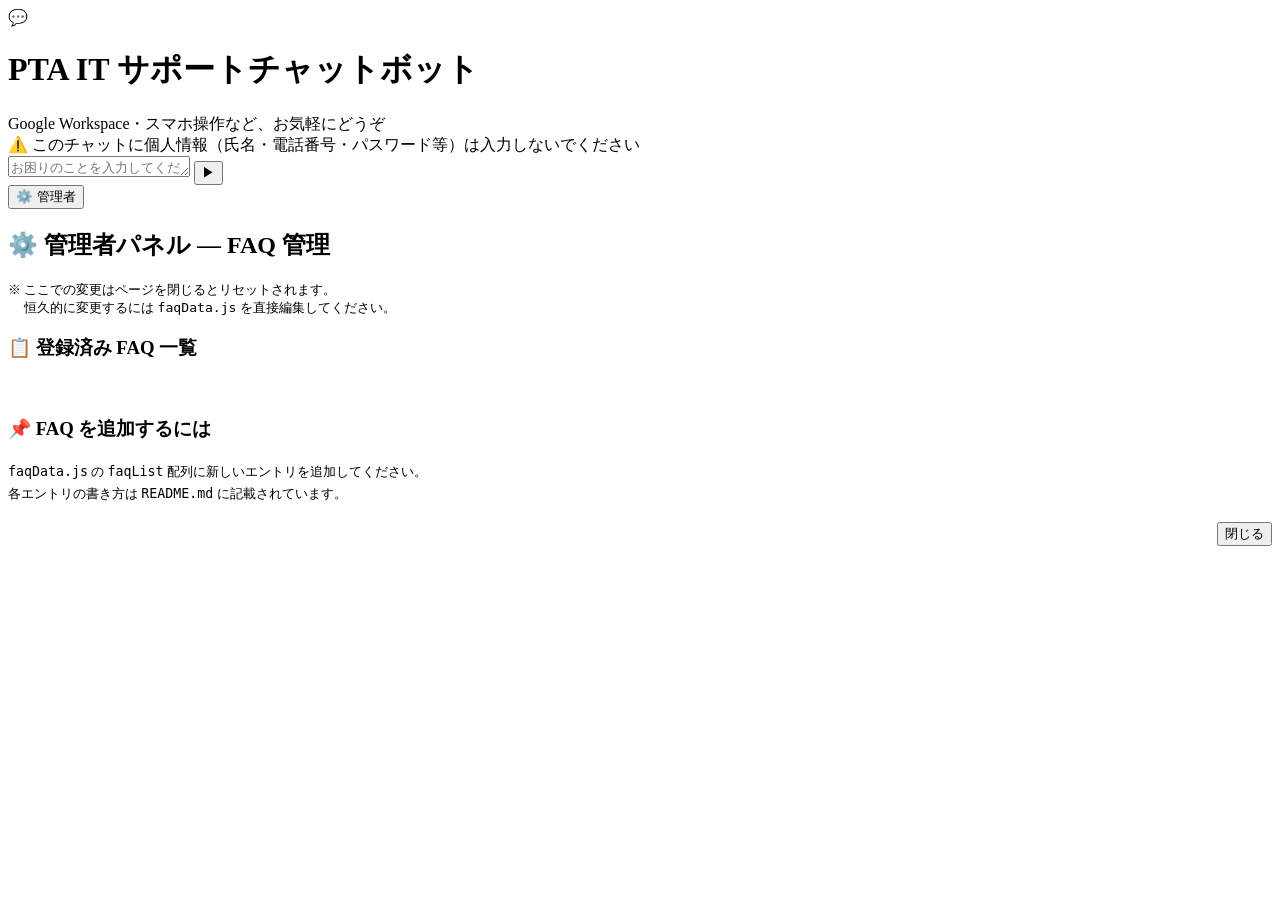
==== index.html @ d6f18785 "Add files via upload" ====
<!DOCTYPE html>
<html lang="ja">
<head>
  <meta charset="UTF-8">
  <meta name="viewport" content="width=device-width, initial-scale=1.0">
  <title>PTA IT サポートチャットボット</title>
  <link rel="stylesheet" href="style.css">
</head>
<body>

<!-- ================================================================
     メインアプリ
     ================================================================ -->
<div class="app-wrapper">

  <!-- ヘッダー -->
  <header class="app-header">
    <div class="header-icon">💬</div>
    <div>
      <h1>PTA IT サポートチャットボット</h1>
      <div class="header-sub">Google Workspace・スマホ操作など、お気軽にどうぞ</div>
    </div>
  </header>

  <!-- 個人情報の注意 -->
  <div class="privacy-note">
    ⚠️ このチャットに個人情報（氏名・電話番号・パスワード等）は入力しないでください
  </div>

  <!-- チャットエリア -->
  <div id="chat-area"></div>

  <!-- 入力欄 -->
  <div class="input-bar">
    <textarea
      id="user-input"
      rows="1"
      placeholder="お困りのことを入力してください（例：PDFにできない）"
    ></textarea>
    <button id="send-btn" title="送信">▶</button>
  </div>

</div><!-- /.app-wrapper -->


<!-- ================================================================
     管理者パネル
     ================================================================ -->
<button id="admin-toggle">⚙️ 管理者</button>

<div id="admin-panel" role="dialog" aria-modal="true" aria-label="管理者パネル">
  <div class="admin-modal">
    <h2>⚙️ 管理者パネル — FAQ 管理</h2>
    <p style="font-size:.82rem;color:var(--gray-600);margin-bottom:12px">
      ※ ここでの変更はページを閉じるとリセットされます。<br>
      　 恒久的に変更するには <code>faqData.js</code> を直接編集してください。
    </p>

    <h3>📋 登録済み FAQ 一覧</h3>
    <div class="admin-faq-list" id="admin-faq-container"></div>

    <!-- 簡易編集フォーム -->
    <div id="admin-edit-form" style="display:none">
      <h3>✏️ FAQ を編集</h3>
      <input type="hidden" id="edit-id">
      <div class="admin-form">
        <label>質問タイトル
          <input type="text" id="edit-title" placeholder="例：GoogleドキュメントをPDFにしたい">
        </label>
        <label>一言まとめ（回答の先頭に表示）
          <textarea id="edit-summary" placeholder="例：大丈夫です！「ファイル」メニューから簡単にPDFに変換できます。"></textarea>
        </label>
        <label>キーワード（カンマ区切り）
          <input type="text" id="edit-keywords" placeholder="例：pdf, 保存, ドキュメント">
        </label>
        <div style="display:flex;gap:8px">
          <button class="admin-save-btn" id="admin-save-btn">保存</button>
          <button class="admin-close-btn" id="admin-cancel-btn">キャンセル</button>
        </div>
      </div>
    </div>

    <div style="margin-top:20px;border-top:1px solid var(--gray-200);padding-top:16px">
      <h3>📌 FAQ を追加するには</h3>
      <p style="font-size:.83rem;color:var(--gray-600);line-height:1.7">
        <code>faqData.js</code> の <code>faqList</code> 配列に新しいエントリを追加してください。<br>
        各エントリの書き方は <code>README.md</code> に記載されています。
      </p>
    </div>

    <div style="text-align:right;margin-top:16px">
      <button class="admin-close-btn" id="admin-close">閉じる</button>
    </div>
  </div>
</div>


<!-- ================================================================
     スクリプト（faqData.js → script.js の順で読む）
     ================================================================ -->
<script src="faqData.js"></script>
<script src="script.js"></script>

</body>
</html>
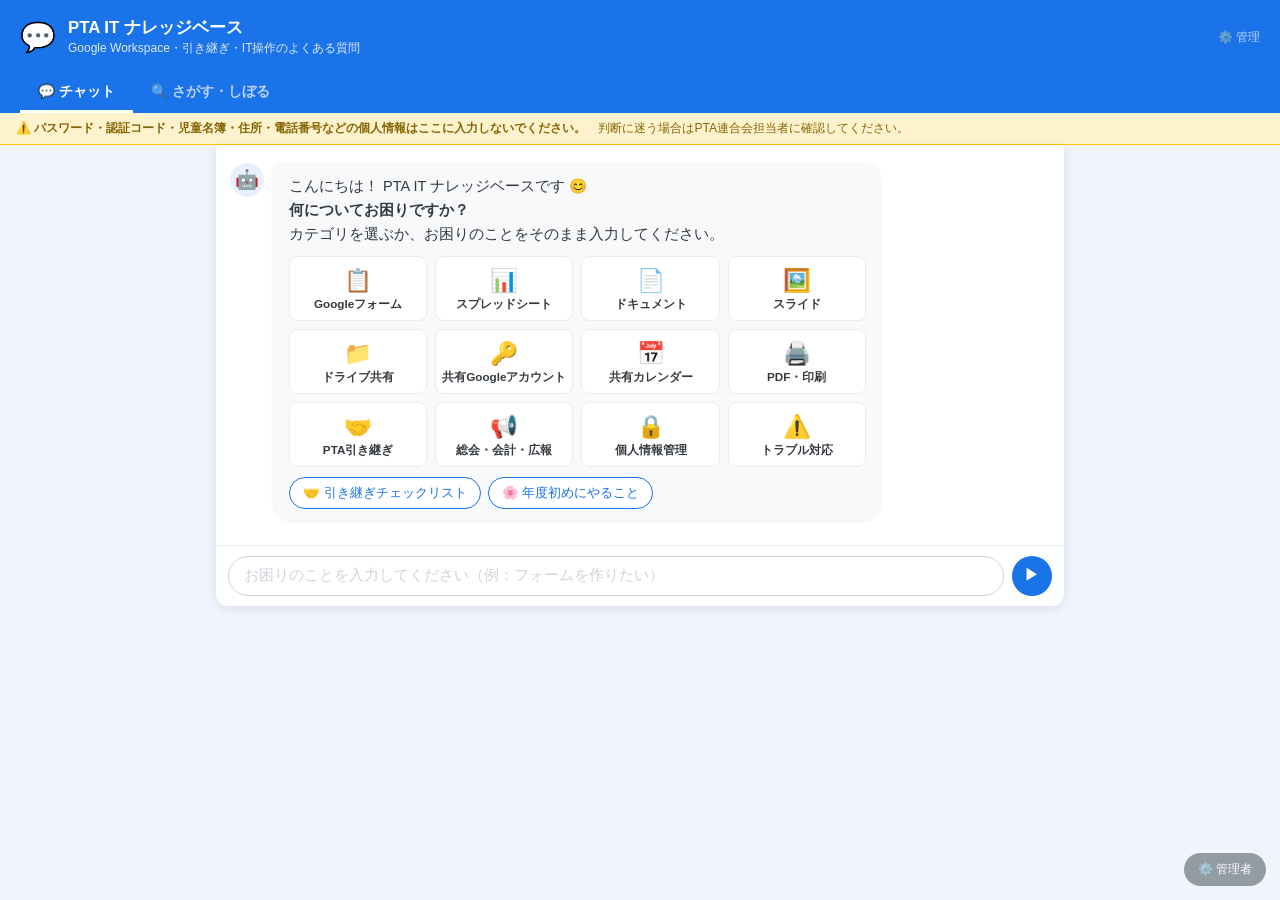
==== commit ec71d664: "Add files via upload" ====
--- a/index.html
+++ b/index.html
@@ -3,103 +3,104 @@
 <head>
   <meta charset="UTF-8">
   <meta name="viewport" content="width=device-width, initial-scale=1.0">
-  <title>PTA IT サポートチャットボット</title>
+  <title>PTA IT ナレッジベース</title>
   <link rel="stylesheet" href="style.css">
 </head>
 <body>
 
-<!-- ================================================================
-     メインアプリ
-     ================================================================ -->
+<!-- ヘッダー -->
+<header class="app-header">
+  <div class="header-top">
+    <div class="header-icon">💬</div>
+    <div>
+      <h1>PTA IT ナレッジベース</h1>
+      <div class="sub">Google Workspace・引き継ぎ・IT操作のよくある質問</div>
+    </div>
+    <a href="admin.html" style="margin-left:auto;color:rgba(255,255,255,.7);font-size:.75rem;text-decoration:none;white-space:nowrap">⚙️ 管理</a>
+  </div>
+  <nav class="mode-tabs">
+    <button class="mode-tab active" onclick="switchMode('chat',this)">💬 チャット</button>
+    <button class="mode-tab" onclick="switchMode('browse',this)">🔍 さがす・しぼる</button>
+  </nav>
+</header>
+
+<!-- 注意バナー -->
+<div class="privacy-banner">
+  <span>⚠️ <strong>パスワード・認証コード・児童名簿・住所・電話番号などの個人情報はここに入力しないでください。</strong>　判断に迷う場合はPTA連合会担当者に確認してください。</span>
+</div>
+
 <div class="app-wrapper">
 
-  <!-- ヘッダー -->
-  <header class="app-header">
-    <div class="header-icon">💬</div>
-    <div>
-      <h1>PTA IT サポートチャットボット</h1>
-      <div class="header-sub">Google Workspace・スマホ操作など、お気軽にどうぞ</div>
+  <!-- ── チャットモード ─────────────────────────── -->
+  <div id="panel-chat" class="mode-panel active">
+    <div class="chat-shell">
+      <div id="chat-area"></div>
+      <div class="input-bar">
+        <textarea id="user-input" rows="1" placeholder="お困りのことを入力してください（例：フォームを作りたい）"></textarea>
+        <button id="send-btn" title="送信">▶</button>
+      </div>
     </div>
-  </header>
-
-  <!-- 個人情報の注意 -->
-  <div class="privacy-note">
-    ⚠️ このチャットに個人情報（氏名・電話番号・パスワード等）は入力しないでください
   </div>
 
-  <!-- チャットエリア -->
-  <div id="chat-area"></div>
+  <!-- ── ブラウズモード ─────────────────────────── -->
+  <div id="panel-browse" class="mode-panel">
+    <div class="browse-shell">
 
-  <!-- 入力欄 -->
-  <div class="input-bar">
-    <textarea
-      id="user-input"
-      rows="1"
-      placeholder="お困りのことを入力してください（例：PDFにできない）"
-    ></textarea>
-    <button id="send-btn" title="送信">▶</button>
+      <!-- 特別ビュー -->
+      <div class="special-view-bar">
+        <button class="sv-btn" onclick="applySpecialView('frequent',this)">⭐ よくある質問</button>
+        <button class="sv-btn" onclick="applySpecialView('handover',this)">🤝 引き継ぎで確認すること</button>
+        <button class="sv-btn" onclick="applySpecialView('yearstart',this)">🌸 年度初めによくある質問</button>
+        <button class="sv-btn" onclick="applySpecialView('privacy',this)">🔒 個人情報注意の項目</button>
+        <button class="sv-btn" onclick="applySpecialView('all',this)">📋 全て表示</button>
+      </div>
+
+      <!-- カテゴリフィルタ -->
+      <div class="cat-filter-bar" id="cat-filter-bar">
+        <button class="cf-btn active" onclick="applyCatFilter('',this)">すべて</button>
+      </div>
+
+      <!-- 検索 -->
+      <div class="browse-search">
+        <input type="text" id="browse-input" placeholder="キーワードで検索（例：PDF、引き継ぎ、フォーム）" oninput="onBrowseSearch(this.value)">
+      </div>
+
+      <div class="results-header" id="results-header">読み込み中...</div>
+      <div class="faq-card-grid" id="faq-card-grid"></div>
+    </div>
   </div>
 
-</div><!-- /.app-wrapper -->
+</div>
 
-
-<!-- ================================================================
-     管理者パネル
-     ================================================================ -->
+<!-- 管理者オーバーレイ（チャット画面から） -->
 <button id="admin-toggle">⚙️ 管理者</button>
-
-<div id="admin-panel" role="dialog" aria-modal="true" aria-label="管理者パネル">
+<div id="admin-overlay" onclick="if(event.target===this)closeAdmin()">
   <div class="admin-modal">
-    <h2>⚙️ 管理者パネル — FAQ 管理</h2>
-    <p style="font-size:.82rem;color:var(--gray-600);margin-bottom:12px">
-      ※ ここでの変更はページを閉じるとリセットされます。<br>
-      　 恒久的に変更するには <code>faqData.js</code> を直接編集してください。
+    <h2>⚙️ FAQ 管理パネル</h2>
+    <p style="font-size:.78rem;color:var(--gray-600);margin-bottom:12px">
+      恒久的な変更は <code>faqData.js</code> を直接編集してください。<br>
+      詳しい管理は <a href="admin.html" target="_blank">管理ページ（admin.html）</a> をご覧ください。
     </p>
-
-    <h3>📋 登録済み FAQ 一覧</h3>
-    <div class="admin-faq-list" id="admin-faq-container"></div>
-
-    <!-- 簡易編集フォーム -->
-    <div id="admin-edit-form" style="display:none">
-      <h3>✏️ FAQ を編集</h3>
+    <div class="admin-faq-list" id="modal-faq-list"></div>
+    <div id="modal-edit-form" style="display:none;margin-top:14px">
       <input type="hidden" id="edit-id">
       <div class="admin-form">
-        <label>質問タイトル
-          <input type="text" id="edit-title" placeholder="例：GoogleドキュメントをPDFにしたい">
-        </label>
-        <label>一言まとめ（回答の先頭に表示）
-          <textarea id="edit-summary" placeholder="例：大丈夫です！「ファイル」メニューから簡単にPDFに変換できます。"></textarea>
-        </label>
-        <label>キーワード（カンマ区切り）
-          <input type="text" id="edit-keywords" placeholder="例：pdf, 保存, ドキュメント">
-        </label>
+        <label>質問タイトル<input type="text" id="edit-title"></label>
+        <label>一言まとめ<textarea id="edit-summary"></textarea></label>
+        <label>キーワード（カンマ区切り）<input type="text" id="edit-keywords"></label>
         <div style="display:flex;gap:8px">
-          <button class="admin-save-btn" id="admin-save-btn">保存</button>
-          <button class="admin-close-btn" id="admin-cancel-btn">キャンセル</button>
+          <button class="admin-save-btn" onclick="saveEdit()">保存</button>
+          <button class="admin-close-btn" onclick="document.getElementById('modal-edit-form').style.display='none'">キャンセル</button>
         </div>
       </div>
     </div>
-
-    <div style="margin-top:20px;border-top:1px solid var(--gray-200);padding-top:16px">
-      <h3>📌 FAQ を追加するには</h3>
-      <p style="font-size:.83rem;color:var(--gray-600);line-height:1.7">
-        <code>faqData.js</code> の <code>faqList</code> 配列に新しいエントリを追加してください。<br>
-        各エントリの書き方は <code>README.md</code> に記載されています。
-      </p>
-    </div>
-
     <div style="text-align:right;margin-top:16px">
-      <button class="admin-close-btn" id="admin-close">閉じる</button>
+      <button class="admin-close-btn" onclick="closeAdmin()">閉じる</button>
     </div>
   </div>
 </div>
 
-
-<!-- ================================================================
-     スクリプト（faqData.js → script.js の順で読む）
-     ================================================================ -->
 <script src="faqData.js"></script>
 <script src="script.js"></script>
-
 </body>
 </html>
--- a/style.css
+++ b/style.css
@@ -0,0 +1,332 @@
+/* ============================================================
+   style.css — PTA ナレッジベース 統合スタイル
+   ============================================================ */
+*, *::before, *::after { box-sizing: border-box; margin: 0; padding: 0; }
+
+:root {
+  --primary:    #1a73e8;
+  --primary-dk: #1557b0;
+  --primary-lt: #e8f0fe;
+  --accent:     #34a853;
+  --warn-bg:    #fff8e1; --warn-bd: #f9a825; --warn-text: #795548;
+  --alert-bg:   #fce4ec; --alert-bd: #e53935; --alert-text: #b71c1c;
+  --ok-bg:      #e8f5e9; --ok-bd:   #43a047; --ok-text:   #1b5e20;
+  --gray-50:  #fafafa; --gray-100: #f8f9fa; --gray-200: #e9ecef;
+  --gray-400: #ced4da; --gray-600: #6c757d; --gray-800: #343a40;
+  --radius: 12px; --radius-sm: 8px;
+  --shadow:    0 2px 12px rgba(0,0,0,.10);
+  --shadow-lg: 0 4px 24px rgba(0,0,0,.15);
+  --font: 'Hiragino Sans','Noto Sans JP','Meiryo',sans-serif;
+  --badge-frequent:  #e8f0fe; --badge-frequent-text:  #1a73e8;
+  --badge-handover:  #fce4ec; --badge-handover-text:  #c62828;
+  --badge-privacy:   #fff3e0; --badge-privacy-text:   #e65100;
+  --badge-yearstart: #e8f5e9; --badge-yearstart-text: #2e7d32;
+  --badge-high:      #fde8e8; --badge-high-text:      #c62828;
+}
+
+body { font-family: var(--font); background: #f0f4ff; min-height: 100vh;
+       color: var(--gray-800); font-size: 15px; line-height: 1.65; }
+
+/* ── ヘッダー ─────────────────────────────────────────────── */
+.app-header {
+  background: var(--primary); color: #fff;
+  padding: 14px 20px 0; display: flex; flex-direction: column;
+  box-shadow: var(--shadow);
+}
+.header-top { display: flex; align-items: center; gap: 12px; padding-bottom: 12px; }
+.header-top h1 { font-size: 1.05rem; font-weight: 700; line-height: 1.3; }
+.header-top .sub { font-size: .75rem; opacity: .85; }
+.header-icon { font-size: 1.8rem; }
+
+/* ── モード切替タブ ────────────────────────────────────────── */
+.mode-tabs { display: flex; gap: 0; }
+.mode-tab {
+  padding: 9px 18px; font-size: .85rem; font-weight: 600;
+  background: transparent; border: none; color: rgba(255,255,255,.7);
+  cursor: pointer; border-bottom: 3px solid transparent;
+  font-family: var(--font); transition: color .15s, border-color .15s;
+}
+.mode-tab.active { color: #fff; border-bottom-color: #fff; }
+.mode-tab:hover { color: #fff; }
+
+/* ── 注意バナー ───────────────────────────────────────────── */
+.privacy-banner {
+  background: #fff3cd; border-bottom: 1px solid #ffc107;
+  padding: 7px 16px; font-size: .76rem; color: #856404;
+  display: flex; align-items: center; gap: 6px; line-height: 1.4;
+}
+.privacy-banner span { flex: 1; }
+
+/* ── メインラッパー ───────────────────────────────────────── */
+.app-wrapper { max-width: 860px; margin: 0 auto; padding: 0 6px 80px; }
+
+/* ── モードパネル ─────────────────────────────────────────── */
+.mode-panel { display: none; }
+.mode-panel.active { display: block; }
+
+/* ════════════════════════════════════════════════════════════
+   チャットモード
+   ════════════════════════════════════════════════════════════ */
+.chat-shell {
+  background: #fff; border-radius: 0 0 var(--radius) var(--radius);
+  display: flex; flex-direction: column; box-shadow: var(--shadow);
+}
+#chat-area {
+  min-height: 400px; max-height: 62vh;
+  overflow-y: auto; padding: 18px 14px;
+  display: flex; flex-direction: column; gap: 14px;
+  scroll-behavior: smooth;
+}
+.msg { display: flex; gap: 10px; animation: fadeUp .22s ease both; }
+@keyframes fadeUp { from { opacity:0; transform:translateY(8px); } to { opacity:1; transform:translateY(0); } }
+.msg.bot  { align-items: flex-start; }
+.msg.user { align-items: flex-start; flex-direction: row-reverse; }
+.msg-avatar {
+  width: 34px; height: 34px; border-radius: 50%; flex-shrink: 0;
+  display: flex; align-items: center; justify-content: center;
+  font-size: 1.2rem; background: var(--primary-lt);
+}
+.msg.user .msg-avatar { background: var(--gray-200); }
+.msg-body { max-width: 88%; }
+.bubble {
+  padding: 11px 15px; border-radius: 18px; font-size: .91rem;
+  line-height: 1.65; box-shadow: 0 1px 4px rgba(0,0,0,.07);
+}
+.msg.bot  .bubble { background: var(--gray-100); border-top-left-radius: 4px; }
+.msg.user .bubble { background: var(--primary); color: #fff; border-top-right-radius: 4px; }
+
+/* 入力欄 */
+.input-bar {
+  border-top: 1.5px solid var(--gray-200); padding: 10px 12px;
+  display: flex; gap: 8px; align-items: flex-end;
+}
+#user-input {
+  flex: 1; resize: none; border: 1.5px solid var(--gray-400);
+  border-radius: 20px; padding: 8px 15px; font-size: .91rem;
+  font-family: var(--font); line-height: 1.5; max-height: 100px; outline: none;
+  transition: border-color .15s;
+}
+#user-input:focus { border-color: var(--primary); }
+#user-input::placeholder { color: var(--gray-400); }
+#send-btn {
+  width: 40px; height: 40px; border-radius: 50%;
+  background: var(--primary); color: #fff; border: none;
+  font-size: 1rem; cursor: pointer; flex-shrink: 0;
+  display: flex; align-items: center; justify-content: center;
+  transition: background .15s, transform .1s;
+}
+#send-btn:hover { background: var(--primary-dk); transform: scale(1.05); }
+
+/* 選択肢 */
+.choice-group { display: flex; flex-wrap: wrap; gap: 7px; margin-top: 10px; }
+.choice-btn {
+  background: #fff; border: 1.5px solid var(--primary); color: var(--primary);
+  border-radius: 20px; padding: 6px 13px; font-size: .83rem; cursor: pointer;
+  transition: background .15s, transform .1s; font-family: var(--font); line-height: 1.4;
+}
+.choice-btn:hover  { background: var(--primary-lt); transform: translateY(-1px); }
+.choice-btn.disabled { opacity: .45; pointer-events: none; }
+
+/* カテゴリグリッド */
+.category-grid { display: grid; grid-template-columns: repeat(4,1fr); gap: 8px; margin-top: 10px; }
+.cat-btn {
+  background: #fff; border: 1.5px solid var(--gray-200); border-radius: var(--radius-sm);
+  padding: 10px 6px 8px; cursor: pointer; text-align: center;
+  transition: border-color .15s, box-shadow .15s, transform .1s; font-family: var(--font);
+}
+.cat-btn:hover { border-color: var(--primary); box-shadow: var(--shadow); transform: translateY(-2px); }
+.cat-btn .cat-icon  { font-size: 1.4rem; display: block; margin-bottom: 3px; }
+.cat-btn .cat-label { font-size: .73rem; font-weight: 600; color: var(--gray-800); display: block; }
+
+/* FAQ一覧 */
+.faq-list { display: flex; flex-direction: column; gap: 6px; margin-top: 8px; }
+.faq-item {
+  background: #fff; border: 1.5px solid var(--gray-200); border-radius: 9px;
+  padding: 9px 13px; cursor: pointer; font-size: .86rem;
+  transition: border-color .15s, background .15s;
+  text-align: left; font-family: var(--font);
+  display: flex; align-items: center; gap: 7px;
+}
+.faq-item:hover { border-color: var(--primary); background: var(--primary-lt); }
+.faq-item::before { content: "Q"; font-weight: 700; color: var(--primary); flex-shrink: 0; }
+.faq-item.disabled { opacity: .45; pointer-events: none; }
+
+/* 回答カード */
+.answer-card { background: #fff; border-radius: var(--radius); border: 1.5px solid var(--gray-200); overflow: hidden; box-shadow: var(--shadow); }
+.answer-summary { background: var(--primary); color: #fff; padding: 12px 15px; font-size: .91rem; font-weight: 600; line-height: 1.5; }
+.answer-meta { padding: 8px 15px 0; display: flex; flex-wrap: wrap; gap: 5px; }
+
+/* ステップタブ */
+.steps-tab-bar { display: flex; border-bottom: 1.5px solid var(--gray-200); }
+.tab-btn {
+  flex: 1; padding: 8px; font-size: .81rem; font-weight: 600;
+  background: none; border: none; cursor: pointer; color: var(--gray-600);
+  font-family: var(--font); border-bottom: 2.5px solid transparent; margin-bottom: -1.5px;
+  transition: color .15s, background .15s;
+}
+.tab-btn.active { color: var(--primary); border-bottom-color: var(--primary); background: var(--primary-lt); }
+.steps-panel { padding: 13px 15px; display: none; }
+.steps-panel.active { display: block; }
+.step-list { list-style: none; display: flex; flex-direction: column; gap: 9px; }
+.step-item { display: flex; gap: 11px; align-items: flex-start; opacity: 0; transform: translateX(-6px); animation: stepIn .18s ease forwards; }
+@keyframes stepIn { to { opacity:1; transform:translateX(0); } }
+.step-num { width: 24px; height: 24px; border-radius: 50%; background: var(--primary); color: #fff; font-size: .74rem; font-weight: 700; display: flex; align-items: center; justify-content: center; flex-shrink: 0; margin-top: 1px; }
+.step-text { font-size: .86rem; line-height: 1.6; }
+
+/* ボックス */
+.box { border-radius: 7px; padding: 10px 13px; font-size: .83rem; margin: 8px 0 0; line-height: 1.6; }
+.box-caution { background: var(--warn-bg); border-left: 4px solid var(--warn-bd); color: var(--warn-text); }
+.box-caution::before { content: "⚠️  "; }
+.box-warning { background: var(--alert-bg); border-left: 4px solid var(--alert-bd); color: var(--alert-text); }
+.box-warning::before { content: "🔴  "; }
+.box-ok { background: var(--ok-bg); border-left: 4px solid var(--ok-bd); color: var(--ok-text); font-weight: 600; }
+.box-ok::before { content: "✅  "; }
+.box-next { background: var(--gray-100); border-left: 4px solid var(--gray-400); color: var(--gray-600); }
+.box-next::before { content: "🔍  "; }
+.boxes-wrap { padding: 0 15px 4px; }
+.mistakes { margin-top: 8px; }
+.mistakes-title { font-size: .78rem; font-weight: 700; color: var(--gray-600); margin-bottom: 5px; }
+.mistakes ul { padding-left: 17px; font-size: .82rem; color: var(--gray-600); }
+.mistakes ul li { margin-bottom: 3px; }
+
+/* タイピング */
+.typing-indicator { display: flex; gap: 5px; padding: 7px 3px; align-items: center; }
+.typing-indicator span { width: 7px; height: 7px; border-radius: 50%; background: var(--gray-400); animation: bounce 1.2s infinite; }
+.typing-indicator span:nth-child(2) { animation-delay: .2s; }
+.typing-indicator span:nth-child(3) { animation-delay: .4s; }
+@keyframes bounce { 0%,60%,100% { transform:translateY(0); } 30% { transform:translateY(-5px); } }
+
+/* ════════════════════════════════════════════════════════════
+   バッジ / ラベル
+   ════════════════════════════════════════════════════════════ */
+.badge {
+  display: inline-flex; align-items: center; gap: 3px;
+  border-radius: 20px; padding: 2px 8px; font-size: .70rem; font-weight: 700;
+  white-space: nowrap;
+}
+.badge-frequent  { background: var(--badge-frequent);  color: var(--badge-frequent-text); }
+.badge-handover  { background: var(--badge-handover);  color: var(--badge-handover-text); }
+.badge-privacy   { background: var(--badge-privacy);   color: var(--badge-privacy-text); }
+.badge-yearstart { background: var(--badge-yearstart); color: var(--badge-yearstart-text); }
+.badge-high      { background: var(--badge-high);      color: var(--badge-high-text); }
+.badge-private   { background: var(--gray-200);        color: var(--gray-600); }
+
+/* ════════════════════════════════════════════════════════════
+   ブラウズモード
+   ════════════════════════════════════════════════════════════ */
+.browse-shell { background: #fff; border-radius: 0 0 var(--radius) var(--radius); padding: 16px; box-shadow: var(--shadow); }
+
+/* 特別ビューボタン */
+.special-view-bar { display: flex; flex-wrap: wrap; gap: 7px; margin-bottom: 14px; padding-bottom: 12px; border-bottom: 1px solid var(--gray-200); }
+.sv-btn {
+  background: var(--gray-100); border: 1.5px solid var(--gray-200); border-radius: 20px;
+  padding: 7px 14px; font-size: .82rem; font-weight: 600; cursor: pointer;
+  font-family: var(--font); transition: all .15s; display: flex; align-items: center; gap: 5px;
+}
+.sv-btn:hover, .sv-btn.active { background: var(--primary-lt); border-color: var(--primary); color: var(--primary); }
+
+/* カテゴリフィルタ */
+.cat-filter-bar { display: flex; flex-wrap: wrap; gap: 6px; margin-bottom: 12px; }
+.cf-btn {
+  background: var(--gray-100); border: 1.5px solid var(--gray-200); border-radius: 20px;
+  padding: 5px 11px; font-size: .78rem; cursor: pointer; font-family: var(--font); transition: all .15s;
+}
+.cf-btn:hover, .cf-btn.active { background: var(--primary); border-color: var(--primary); color: #fff; }
+
+/* 検索バー */
+.browse-search { display: flex; gap: 8px; margin-bottom: 14px; }
+.browse-search input {
+  flex: 1; border: 1.5px solid var(--gray-400); border-radius: 20px;
+  padding: 8px 15px; font-size: .88rem; font-family: var(--font); outline: none;
+}
+.browse-search input:focus { border-color: var(--primary); }
+.browse-search-btn {
+  background: var(--primary); color: #fff; border: none; border-radius: 20px;
+  padding: 8px 16px; font-size: .84rem; cursor: pointer; font-family: var(--font);
+}
+
+/* 結果ヘッダー */
+.results-header { font-size: .8rem; color: var(--gray-600); margin-bottom: 10px; padding-bottom: 6px; border-bottom: 1px solid var(--gray-200); }
+
+/* FAQカードグリッド */
+.faq-card-grid { display: flex; flex-direction: column; gap: 8px; }
+.faq-card {
+  border: 1.5px solid var(--gray-200); border-radius: var(--radius-sm); padding: 13px 15px;
+  cursor: pointer; transition: border-color .15s, box-shadow .15s;
+  background: #fff;
+}
+.faq-card:hover { border-color: var(--primary); box-shadow: var(--shadow); }
+.faq-card-header { display: flex; align-items: flex-start; gap: 10px; }
+.faq-card-cat { font-size: .72rem; font-weight: 700; color: var(--gray-600); white-space: nowrap; }
+.faq-card-title { font-size: .9rem; font-weight: 600; flex: 1; line-height: 1.4; }
+.faq-card-badges { display: flex; flex-wrap: wrap; gap: 4px; margin-top: 6px; }
+.faq-card-summary { font-size: .82rem; color: var(--gray-600); margin-top: 5px; line-height: 1.5; }
+.faq-card-expand { display: none; margin-top: 12px; padding-top: 12px; border-top: 1px solid var(--gray-200); }
+.faq-card-expand.open { display: block; }
+.faq-card .toggle-icon { font-size: .75rem; color: var(--gray-400); flex-shrink: 0; margin-top: 3px; transition: transform .2s; }
+.faq-card.expanded .toggle-icon { transform: rotate(180deg); }
+
+/* ════════════════════════════════════════════════════════════
+   管理画面（admin.html）
+   ════════════════════════════════════════════════════════════ */
+.admin-page { max-width: 1000px; margin: 0 auto; padding: 20px 12px 60px; }
+.admin-header { background: var(--gray-800); color: #fff; padding: 16px 20px; border-radius: var(--radius) var(--radius) 0 0; display: flex; align-items: center; justify-content: space-between; }
+.admin-header h1 { font-size: 1rem; font-weight: 700; }
+.admin-header a { color: rgba(255,255,255,.8); font-size: .8rem; text-decoration: none; }
+.admin-header a:hover { color: #fff; }
+
+.admin-toolbar { background: #fff; padding: 12px 16px; border: 1px solid var(--gray-200); display: flex; flex-wrap: wrap; gap: 8px; align-items: center; }
+.admin-filter-select { border: 1.5px solid var(--gray-400); border-radius: 8px; padding: 6px 10px; font-size: .83rem; font-family: var(--font); outline: none; }
+.admin-search-input { flex: 1; min-width: 160px; border: 1.5px solid var(--gray-400); border-radius: 8px; padding: 6px 12px; font-size: .83rem; font-family: var(--font); outline: none; }
+.admin-count { font-size: .78rem; color: var(--gray-600); margin-left: auto; }
+
+.admin-table { width: 100%; background: #fff; border-collapse: collapse; font-size: .82rem; }
+.admin-table th { background: var(--gray-100); padding: 8px 12px; text-align: left; font-weight: 700; border-bottom: 2px solid var(--gray-200); white-space: nowrap; }
+.admin-table td { padding: 9px 12px; border-bottom: 1px solid var(--gray-200); vertical-align: top; }
+.admin-table tr:hover td { background: var(--gray-50); }
+.admin-table .td-id { font-size: .72rem; color: var(--gray-600); font-family: monospace; }
+.admin-table .td-title { font-weight: 600; }
+.admin-table .td-badges { display: flex; flex-wrap: wrap; gap: 3px; }
+
+.importance-dot { display: inline-block; width: 8px; height: 8px; border-radius: 50%; margin-right: 4px; }
+.imp-high   { background: #e53935; }
+.imp-medium { background: #fb8c00; }
+.imp-low    { background: #43a047; }
+
+/* テンプレートセクション */
+.template-section { background: #fff; border: 1.5px solid var(--gray-200); border-radius: var(--radius-sm); padding: 16px; margin-top: 16px; }
+.template-section h3 { font-size: .9rem; margin-bottom: 10px; color: var(--gray-800); }
+.template-section pre { background: var(--gray-100); border-radius: 7px; padding: 14px; font-size: .75rem; overflow-x: auto; line-height: 1.7; color: var(--gray-800); white-space: pre-wrap; word-break: break-all; }
+.copy-btn { background: var(--primary); color: #fff; border: none; border-radius: 7px; padding: 7px 16px; font-size: .82rem; cursor: pointer; font-family: var(--font); margin-top: 8px; transition: background .15s; }
+.copy-btn:hover { background: var(--primary-dk); }
+.copy-btn.copied { background: var(--accent); }
+
+/* ── 管理者パネル（オーバーレイ）────────────────────────────── */
+#admin-toggle { position: fixed; bottom: 14px; right: 14px; background: var(--gray-600); color: #fff; border: none; border-radius: 20px; padding: 8px 14px; font-size: .75rem; cursor: pointer; font-family: var(--font); opacity: .7; transition: opacity .15s; z-index: 50; }
+#admin-toggle:hover { opacity: 1; }
+#admin-overlay { display: none; position: fixed; inset: 0; background: rgba(0,0,0,.45); z-index: 100; align-items: center; justify-content: center; }
+#admin-overlay.open { display: flex; }
+.admin-modal { background: #fff; border-radius: var(--radius); width: min(680px,95vw); max-height: 88vh; overflow-y: auto; padding: 22px; box-shadow: var(--shadow-lg); }
+.admin-modal h2 { font-size: 1rem; margin-bottom: 14px; color: var(--primary); }
+.admin-faq-list { display: flex; flex-direction: column; gap: 6px; max-height: 300px; overflow-y: auto; }
+.admin-faq-row { display: flex; align-items: center; gap: 8px; border: 1px solid var(--gray-200); border-radius: 8px; padding: 7px 11px; font-size: .83rem; }
+.admin-faq-row .faq-cat { font-size: .7rem; background: var(--primary-lt); color: var(--primary); border-radius: 10px; padding: 2px 7px; white-space: nowrap; }
+.admin-faq-row .faq-title { flex: 1; }
+.admin-edit-btn { border: none; border-radius: 6px; padding: 3px 9px; cursor: pointer; font-size: .75rem; font-family: var(--font); background: var(--primary-lt); color: var(--primary); }
+.admin-form { display: flex; flex-direction: column; gap: 9px; margin-top: 10px; }
+.admin-form label { font-size: .81rem; font-weight: 600; }
+.admin-form input, .admin-form select, .admin-form textarea { width: 100%; border: 1.5px solid var(--gray-400); border-radius: 8px; padding: 6px 10px; font-size: .83rem; font-family: var(--font); outline: none; }
+.admin-form input:focus, .admin-form select:focus, .admin-form textarea:focus { border-color: var(--primary); }
+.admin-form textarea { min-height: 65px; resize: vertical; }
+.admin-save-btn { background: var(--primary); color: #fff; border: none; border-radius: 8px; padding: 8px 18px; font-size: .85rem; cursor: pointer; font-family: var(--font); }
+.admin-close-btn { background: var(--gray-200); border: none; border-radius: 8px; padding: 8px 18px; font-size: .85rem; cursor: pointer; font-family: var(--font); }
+
+/* ── レスポンシブ ─────────────────────────────────────────── */
+@media (max-width: 540px) {
+  .category-grid { grid-template-columns: repeat(3,1fr); }
+  .cat-btn .cat-label { font-size: .67rem; }
+  .mode-tab { padding: 8px 12px; font-size: .78rem; }
+  .browse-shell { padding: 12px; }
+  .cat-filter-bar .cf-btn { font-size: .72rem; padding: 4px 9px; }
+  .admin-table th, .admin-table td { padding: 6px 8px; }
+}
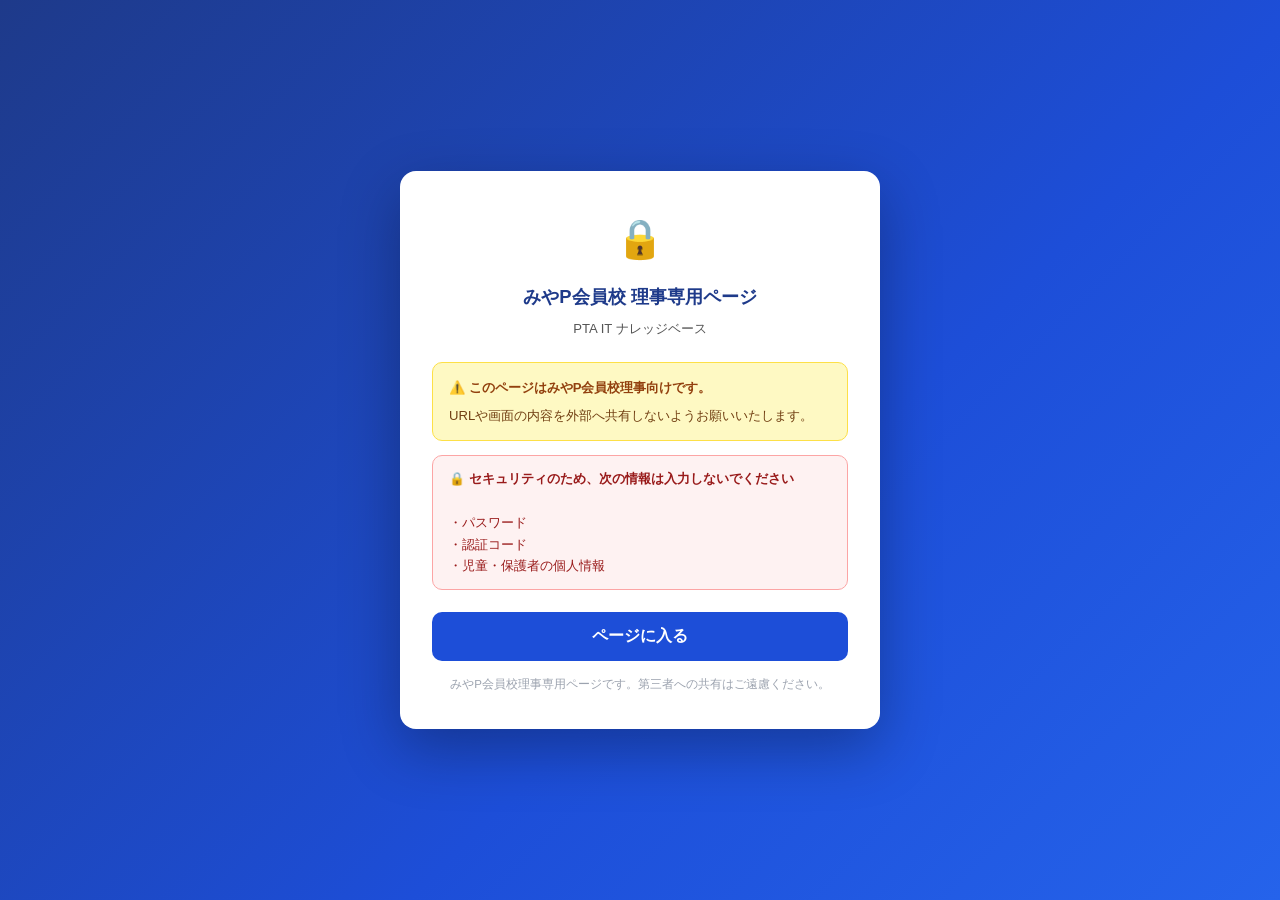
==== commit 15ddc0bf: "Add files via upload" ====
--- a/index.html
+++ b/index.html
@@ -3,18 +3,95 @@
 <head>
   <meta charset="UTF-8">
   <meta name="viewport" content="width=device-width, initial-scale=1.0">
-  <title>PTA IT ナレッジベース</title>
+  <title>PTA IT ナレッジベース｜みやP会員校理事専用</title>
   <link rel="stylesheet" href="style.css">
+  <style>
+    /* ── ゲートオーバーレイ ── */
+    #gate-overlay {
+      position: fixed; inset: 0; z-index: 9999;
+      background: linear-gradient(135deg, #1e3a8a 0%, #1d4ed8 60%, #2563eb 100%);
+      display: flex; align-items: center; justify-content: center;
+      padding: 20px;
+    }
+    #gate-overlay.hidden { display: none; }
+    .gate-card {
+      background: #fff; border-radius: 16px; padding: 36px 32px;
+      max-width: 480px; width: 100%; box-shadow: 0 20px 60px rgba(0,0,0,.3);
+      text-align: center;
+    }
+    .gate-icon { font-size: 2.4rem; margin-bottom: 12px; }
+    .gate-card h1 { font-size: 1.15rem; font-weight: 700; color: #1e3a8a; margin: 0 0 6px; }
+    .gate-card .gate-sub { font-size: .82rem; color: #555; margin-bottom: 22px; }
+    .gate-notice {
+      background: #fef9c3; border: 1px solid #fde047; border-radius: 10px;
+      padding: 14px 16px; margin-bottom: 14px; text-align: left;
+    }
+    .gate-notice p { margin: 0 0 6px; font-size: .82rem; color: #713f12; line-height: 1.65; }
+    .gate-notice p:last-child { margin: 0; }
+    .gate-notice strong { color: #92400e; }
+    .gate-warning {
+      background: #fef2f2; border: 1px solid #fca5a5; border-radius: 10px;
+      padding: 12px 16px; margin-bottom: 22px; text-align: left;
+      font-size: .8rem; color: #991b1b; line-height: 1.7;
+    }
+    .gate-confirm-btn {
+      background: #1d4ed8; color: #fff; border: none; border-radius: 10px;
+      padding: 14px 32px; font-size: 1rem; font-weight: 700; cursor: pointer;
+      width: 100%; transition: background .15s;
+    }
+    .gate-confirm-btn:hover { background: #1e40af; }
+    .gate-note { font-size: .72rem; color: #9ca3af; margin-top: 14px; line-height: 1.6; }
+    /* ── 公開制限バナー（ページ内常時表示） ── */
+    .restricted-banner {
+      background: #1e3a8a; color: #fff;
+      padding: 6px 16px; font-size: .76rem; text-align: center;
+      letter-spacing: .02em;
+    }
+    .restricted-banner strong { color: #fde047; }
+  </style>
 </head>
 <body>
 
-<!-- ヘッダー -->
+<!-- ════ 入口確認ゲート（本格的な認証ではありません） ════ -->
+<div id="gate-overlay">
+  <div class="gate-card">
+    <div class="gate-icon">🔒</div>
+    <h1>みやP会員校 理事専用ページ</h1>
+    <p class="gate-sub">PTA IT ナレッジベース</p>
+
+    <div class="gate-notice">
+      <p>⚠️ <strong>このページはみやP会員校理事向けです。</strong></p>
+      <p>URLや画面の内容を外部へ共有しないようお願いいたします。</p>
+    </div>
+
+    <div class="gate-warning">
+      <strong>🔒 セキュリティのため、次の情報は入力しないでください</strong><br><br>
+      ・パスワード<br>
+      ・認証コード<br>
+      ・児童・保護者の個人情報
+    </div>
+
+    <button class="gate-confirm-btn" onclick="confirmGate()">
+      ページに入る
+    </button>
+
+    <p class="gate-note">
+      みやP会員校理事専用ページです。第三者への共有はご遠慮ください。
+    </p>
+  </div>
+</div>
+
+<!-- ════ ヘッダー ════ -->
+<div class="restricted-banner">
+  🔒 <strong>みやP会員校 理事専用</strong>　このページのURLを外部に共有しないでください
+</div>
+
 <header class="app-header">
   <div class="header-top">
     <div class="header-icon">💬</div>
     <div>
       <h1>PTA IT ナレッジベース</h1>
-      <div class="sub">Google Workspace・引き継ぎ・IT操作のよくある質問</div>
+      <div class="sub">みやP会員校理事向け｜Google Workspace・引き継ぎ・IT操作</div>
     </div>
     <a href="admin.html" style="margin-left:auto;color:rgba(255,255,255,.7);font-size:.75rem;text-decoration:none;white-space:nowrap">⚙️ 管理</a>
   </div>
@@ -24,7 +101,7 @@
   </nav>
 </header>
 
-<!-- 注意バナー -->
+<!-- 注意バナー（常時表示） -->
 <div class="privacy-banner">
   <span>⚠️ <strong>パスワード・認証コード・児童名簿・住所・電話番号などの個人情報はここに入力しないでください。</strong>　判断に迷う場合はPTA連合会担当者に確認してください。</span>
 </div>
@@ -100,6 +177,19 @@
   </div>
 </div>
 
+<script>
+// ゲート確認処理
+function confirmGate() {
+  sessionStorage.setItem('pta_gate_confirmed', '1');
+  document.getElementById('gate-overlay').classList.add('hidden');
+}
+// 同一セッション内で確認済みならスキップ
+(function() {
+  if (sessionStorage.getItem('pta_gate_confirmed') === '1') {
+    document.getElementById('gate-overlay').classList.add('hidden');
+  }
+})();
+</script>
 <script src="faqData.js"></script>
 <script src="script.js"></script>
 </body>
